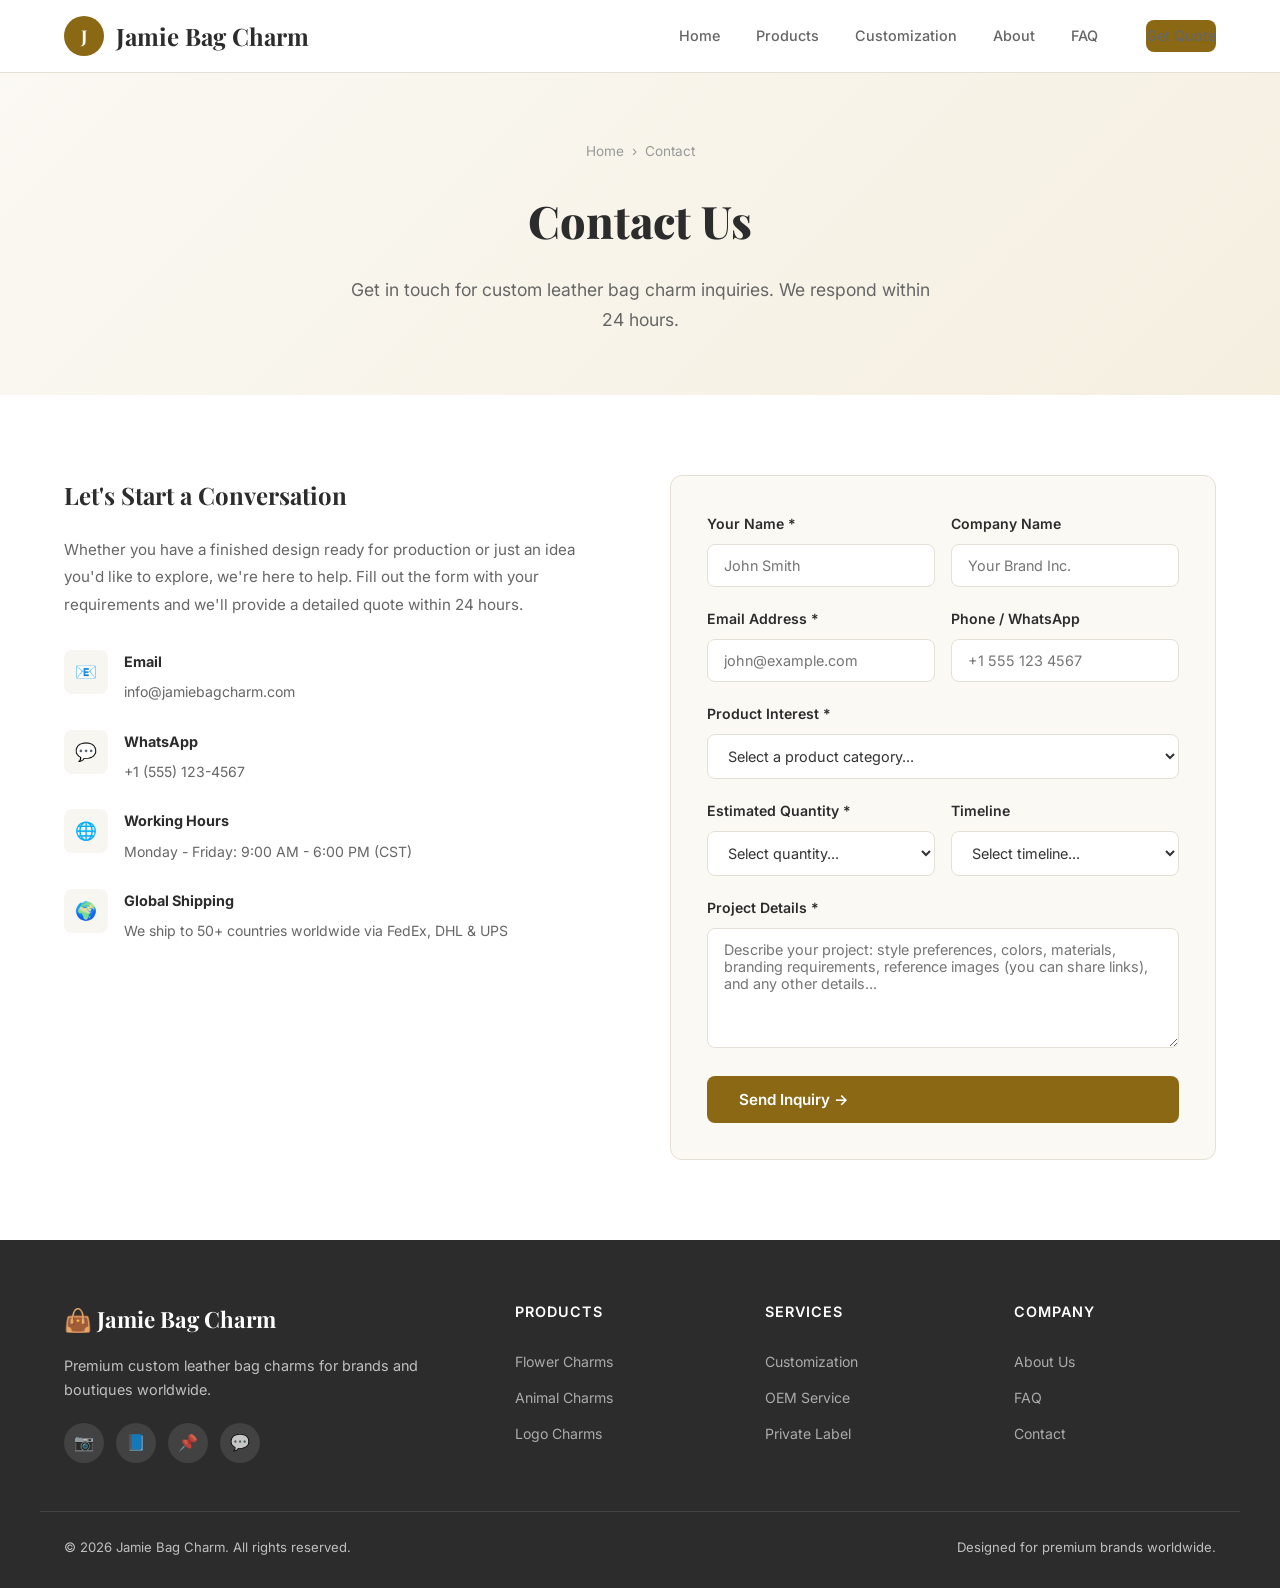
==== contact.html @ ebcf49f4 "Add website files" ====
<!DOCTYPE html>
<html lang="en">
<head>
  <meta charset="UTF-8">
  <meta name="viewport" content="width=device-width, initial-scale=1.0">
  <title>Contact Us — Jamie Bag Charm</title>
  <meta name="description" content="Contact Jamie Bag Charm for custom leather bag charm inquiries. Get a free quote within 24 hours.">
  <link rel="preconnect" href="https://fonts.googleapis.com">
  <link rel="preconnect" href="https://fonts.gstatic.com" crossorigin>
  <link href="https://fonts.googleapis.com/css2?family=Inter:wght@400;500;600;700&family=Playfair+Display:wght@600;700;800&display=swap" rel="stylesheet">
  <link rel="stylesheet" href="css/style.css">
</head>
<body>

  <!-- Header -->
  <header class="header" id="header">
    <nav class="nav container">
      <a href="index.html" class="nav-logo">
        <div class="logo-icon">J</div>
        Jamie Bag Charm
      </a>
      <div class="nav-links">
        <a href="index.html">Home</a>
        <a href="products.html">Products</a>
        <a href="customization.html">Customization</a>
        <a href="about.html">About</a>
        <a href="faq.html">FAQ</a>
        <a href="contact.html" class="btn btn-primary nav-cta">Get Quote</a>
      </div>
      <button class="mobile-toggle" onclick="toggleMobile()">☰</button>
    </nav>
  </header>

  <!-- Page Header -->
  <section class="page-header">
    <div class="container">
      <div class="breadcrumb">
        <a href="index.html">Home</a> <span>›</span> <span>Contact</span>
      </div>
      <h1>Contact Us</h1>
      <p>Get in touch for custom leather bag charm inquiries. We respond within 24 hours.</p>
    </div>
  </section>

  <!-- Contact -->
  <section class="contact-section section-padding">
    <div class="container contact-grid">
      <div class="contact-info">
        <h3>Let's Start a Conversation</h3>
        <p>Whether you have a finished design ready for production or just an idea you'd like to explore, we're here to help. Fill out the form with your requirements and we'll provide a detailed quote within 24 hours.</p>
        
        <div class="contact-detail">
          <div class="contact-detail-icon">📧</div>
          <div class="contact-detail-text">
            <strong>Email</strong>
            <span>info@jamiebagcharm.com</span>
          </div>
        </div>
        
        <div class="contact-detail">
          <div class="contact-detail-icon">💬</div>
          <div class="contact-detail-text">
            <strong>WhatsApp</strong>
            <span>+1 (555) 123-4567</span>
          </div>
        </div>
        
        <div class="contact-detail">
          <div class="contact-detail-icon">🌐</div>
          <div class="contact-detail-text">
            <strong>Working Hours</strong>
            <span>Monday - Friday: 9:00 AM - 6:00 PM (CST)</span>
          </div>
        </div>

        <div class="contact-detail">
          <div class="contact-detail-icon">🌍</div>
          <div class="contact-detail-text">
            <strong>Global Shipping</strong>
            <span>We ship to 50+ countries worldwide via FedEx, DHL & UPS</span>
          </div>
        </div>
      </div>

      <div class="contact-form">
        <form id="contactForm">
          <div class="form-row">
            <div class="form-group">
              <label for="name">Your Name *</label>
              <input type="text" id="name" name="name" placeholder="John Smith" required>
            </div>
            <div class="form-group">
              <label for="company">Company Name</label>
              <input type="text" id="company" name="company" placeholder="Your Brand Inc.">
            </div>
          </div>

          <div class="form-row">
            <div class="form-group">
              <label for="email">Email Address *</label>
              <input type="email" id="email" name="email" placeholder="john@example.com" required>
            </div>
            <div class="form-group">
              <label for="phone">Phone / WhatsApp</label>
              <input type="tel" id="phone" name="phone" placeholder="+1 555 123 4567">
            </div>
          </div>

          <div class="form-group">
            <label for="product">Product Interest *</label>
            <select id="product" name="product" required>
              <option value="">Select a product category...</option>
              <option value="flower">Leather Flower Charms</option>
              <option value="animal">Animal Shape Charms</option>
              <option value="logo">Logo & Monogram Charms</option>
              <option value="tassel">Tassel & Fringe Charms</option>
              <option value="keychain">Keychain Bag Charms</option>
              <option value="geometric">Geometric Charms</option>
              <option value="letter">Letter & Alphabet Charms</option>
              <option value="eco">Eco-Friendly Charms</option>
              <option value="other">Other / Custom Design</option>
            </select>
          </div>

          <div class="form-row">
            <div class="form-group">
              <label for="quantity">Estimated Quantity *</label>
              <select id="quantity" name="quantity" required>
                <option value="">Select quantity...</option>
                <option value="100-500">100 - 500 pieces</option>
                <option value="500-1000">500 - 1,000 pieces</option>
                <option value="1000-5000">1,000 - 5,000 pieces</option>
                <option value="5000+">5,000+ pieces</option>
              </select>
            </div>
            <div class="form-group">
              <label for="timeline">Timeline</label>
              <select id="timeline" name="timeline">
                <option value="">Select timeline...</option>
                <option value="urgent">Urgent (within 2 weeks)</option>
                <option value="standard">Standard (2-4 weeks)</option>
                <option value="flexible">Flexible (1+ months)</option>
              </select>
            </div>
          </div>

          <div class="form-group">
            <label for="message">Project Details *</label>
            <textarea id="message" name="message" placeholder="Describe your project: style preferences, colors, materials, branding requirements, reference images (you can share links), and any other details..." required></textarea>
          </div>

          <button type="submit" class="btn btn-primary" style="width:100%">Send Inquiry →</button>
        </form>
      </div>
    </div>
  </section>

  <!-- Footer -->
  <footer class="footer">
    <div class="container footer-grid">
      <div class="footer-brand">
        <div class="footer-logo">👜 Jamie Bag Charm</div>
        <p>Premium custom leather bag charms for brands and boutiques worldwide.</p>
        <div class="footer-social">
          <a href="#" title="Instagram">📷</a>
          <a href="#" title="Facebook">📘</a>
          <a href="#" title="Pinterest">📌</a>
          <a href="#" title="WhatsApp">💬</a>
        </div>
      </div>
      <div class="footer-col">
        <h4>Products</h4>
        <a href="products.html">Flower Charms</a>
        <a href="products.html">Animal Charms</a>
        <a href="products.html">Logo Charms</a>
      </div>
      <div class="footer-col">
        <h4>Services</h4>
        <a href="customization.html">Customization</a>
        <a href="customization.html">OEM Service</a>
        <a href="customization.html">Private Label</a>
      </div>
      <div class="footer-col">
        <h4>Company</h4>
        <a href="about.html">About Us</a>
        <a href="faq.html">FAQ</a>
        <a href="contact.html">Contact</a>
      </div>
    </div>
    <div class="container footer-bottom">
      <span>© 2026 Jamie Bag Charm. All rights reserved.</span>
      <span>Designed for premium brands worldwide.</span>
    </div>
  </footer>

  <script src="js/main.js"></script>
</body>
</html>
---- css/style.css ----
/* ============================================
   Jamie Bag Charm - Premium Leather Bag Charms
   Style Sheet
   ============================================ */

/* ---------- CSS Variables ---------- */
:root {
  --color-primary: #8B6914;
  --color-primary-dark: #6B4F0E;
  --color-primary-light: #C4A35A;
  --color-secondary: #2C2C2C;
  --color-accent: #D4A853;
  --color-bg: #FFFFFF;
  --color-bg-alt: #F8F6F1;
  --color-bg-warm: #FBF9F4;
  --color-text: #333333;
  --color-text-light: #666666;
  --color-text-muted: #999999;
  --color-border: #E5E0D5;
  --color-white: #FFFFFF;
  --font-heading: 'Playfair Display', Georgia, 'Times New Roman', serif;
  --font-body: 'Inter', 'Segoe UI', 'Helvetica Neue', Arial, sans-serif;
  --shadow-sm: 0 2px 8px rgba(0,0,0,0.06);
  --shadow-md: 0 4px 20px rgba(0,0,0,0.08);
  --shadow-lg: 0 8px 40px rgba(0,0,0,0.12);
  --radius-sm: 8px;
  --radius-md: 12px;
  --radius-lg: 20px;
  --transition: 0.3s ease;
}

/* ---------- Reset & Base ---------- */
*, *::before, *::after { box-sizing: border-box; margin: 0; padding: 0; }

html {
  scroll-behavior: smooth;
  font-size: 16px;
}

body {
  font-family: var(--font-body);
  color: var(--color-text);
  background: var(--color-bg);
  line-height: 1.7;
  -webkit-font-smoothing: antialiased;
}

a { color: var(--color-primary); text-decoration: none; transition: color var(--transition); }
a:hover { color: var(--color-primary-dark); }

img { max-width: 100%; height: auto; display: block; }

ul, ol { list-style: none; }

/* ---------- Utility ---------- */
.container {
  max-width: 1200px;
  margin: 0 auto;
  padding: 0 24px;
}

.section-padding {
  padding: 80px 0;
}

.text-center { text-align: center; }

.section-subtitle {
  font-family: var(--font-body);
  font-size: 0.85rem;
  font-weight: 600;
  letter-spacing: 3px;
  text-transform: uppercase;
  color: var(--color-primary);
  margin-bottom: 12px;
}

.section-title {
  font-family: var(--font-heading);
  font-size: 2.5rem;
  font-weight: 700;
  color: var(--color-secondary);
  margin-bottom: 20px;
  line-height: 1.2;
}

.section-desc {
  font-size: 1.05rem;
  color: var(--color-text-light);
  max-width: 680px;
  margin: 0 auto 40px;
  line-height: 1.8;
}

/* ---------- Buttons ---------- */
.btn {
  display: inline-flex;
  align-items: center;
  gap: 8px;
  padding: 14px 32px;
  font-family: var(--font-body);
  font-size: 0.95rem;
  font-weight: 600;
  border: none;
  border-radius: var(--radius-sm);
  cursor: pointer;
  transition: all var(--transition);
  text-decoration: none;
}

.btn-primary {
  background: var(--color-primary);
  color: var(--color-white);
}
.btn-primary:hover {
  background: var(--color-primary-dark);
  color: var(--color-white);
  transform: translateY(-2px);
  box-shadow: var(--shadow-md);
}

.btn-outline {
  background: transparent;
  color: var(--color-primary);
  border: 2px solid var(--color-primary);
}
.btn-outline:hover {
  background: var(--color-primary);
  color: var(--color-white);
  transform: translateY(-2px);
}

.btn-white {
  background: var(--color-white);
  color: var(--color-primary-dark);
}
.btn-white:hover {
  background: var(--color-bg-warm);
  transform: translateY(-2px);
  box-shadow: var(--shadow-md);
}

/* ---------- Header / Navigation ---------- */
.header {
  position: fixed;
  top: 0;
  left: 0;
  right: 0;
  z-index: 1000;
  background: rgba(255,255,255,0.97);
  backdrop-filter: blur(12px);
  border-bottom: 1px solid var(--color-border);
  transition: all var(--transition);
}

.header.scrolled {
  box-shadow: var(--shadow-sm);
}

.nav {
  display: flex;
  align-items: center;
  justify-content: space-between;
  height: 72px;
}

.nav-logo {
  display: flex;
  align-items: center;
  gap: 12px;
  font-family: var(--font-heading);
  font-size: 1.5rem;
  font-weight: 700;
  color: var(--color-secondary);
}

.nav-logo .logo-icon {
  width: 40px;
  height: 40px;
  background: var(--color-primary);
  border-radius: 50%;
  display: flex;
  align-items: center;
  justify-content: center;
  color: white;
  font-size: 1.1rem;
}

.nav-links {
  display: flex;
  align-items: center;
  gap: 36px;
}

.nav-links a {
  font-size: 0.9rem;
  font-weight: 500;
  color: var(--color-text-light);
  position: relative;
  padding: 4px 0;
}

.nav-links a::after {
  content: '';
  position: absolute;
  bottom: -2px;
  left: 0;
  width: 0;
  height: 2px;
  background: var(--color-primary);
  transition: width var(--transition);
}

.nav-links a:hover,
.nav-links a.active {
  color: var(--color-primary);
}

.nav-links a:hover::after,
.nav-links a.active::after {
  width: 100%;
}

.nav-cta {
  margin-left: 12px;
}

.mobile-toggle {
  display: none;
  background: none;
  border: none;
  font-size: 1.5rem;
  color: var(--color-secondary);
  cursor: pointer;
}

/* ---------- Hero Section ---------- */
.hero {
  position: relative;
  min-height: 100vh;
  display: flex;
  align-items: center;
  background: linear-gradient(135deg, var(--color-bg-warm) 0%, var(--color-bg) 50%, #F5EFE0 100%);
  overflow: hidden;
  padding-top: 72px;
}

.hero::before {
  content: '';
  position: absolute;
  top: -50%;
  right: -20%;
  width: 80%;
  height: 200%;
  background: radial-gradient(ellipse, rgba(212,168,83,0.08) 0%, transparent 60%);
  pointer-events: none;
}

.hero-content {
  display: grid;
  grid-template-columns: 1fr 1fr;
  gap: 60px;
  align-items: center;
}

.hero-text {
  position: relative;
  z-index: 2;
}

.hero-badge {
  display: inline-flex;
  align-items: center;
  gap: 8px;
  background: rgba(139,105,20,0.08);
  border: 1px solid rgba(139,105,20,0.15);
  border-radius: 50px;
  padding: 8px 18px;
  font-size: 0.8rem;
  font-weight: 600;
  color: var(--color-primary);
  margin-bottom: 24px;
}

.hero-badge .dot {
  width: 8px;
  height: 8px;
  background: var(--color-primary);
  border-radius: 50%;
  animation: pulse 2s infinite;
}

@keyframes pulse {
  0%, 100% { opacity: 1; }
  50% { opacity: 0.4; }
}

.hero h1 {
  font-family: var(--font-heading);
  font-size: 3.5rem;
  font-weight: 800;
  color: var(--color-secondary);
  line-height: 1.15;
  margin-bottom: 24px;
}

.hero h1 .highlight {
  color: var(--color-primary);
  position: relative;
}

.hero h1 .highlight::after {
  content: '';
  position: absolute;
  bottom: 4px;
  left: 0;
  width: 100%;
  height: 8px;
  background: rgba(212,168,83,0.25);
  z-index: -1;
}

.hero-desc {
  font-size: 1.15rem;
  color: var(--color-text-light);
  line-height: 1.8;
  margin-bottom: 36px;
  max-width: 520px;
}

.hero-buttons {
  display: flex;
  gap: 16px;
  margin-bottom: 48px;
}

.hero-stats {
  display: flex;
  gap: 48px;
  padding-top: 32px;
  border-top: 1px solid var(--color-border);
}

.hero-stat .number {
  font-family: var(--font-heading);
  font-size: 2rem;
  font-weight: 700;
  color: var(--color-primary);
}

.hero-stat .label {
  font-size: 0.85rem;
  color: var(--color-text-muted);
  margin-top: 4px;
}

.hero-visual {
  position: relative;
  z-index: 2;
}

.hero-image-wrapper {
  position: relative;
  border-radius: var(--radius-lg);
  overflow: hidden;
  box-shadow: var(--shadow-lg);
}

.hero-image-placeholder {
  width: 100%;
  aspect-ratio: 4/5;
  background: linear-gradient(145deg, #E8DCC8 0%, #D4C4A8 30%, #C4A35A 60%, #8B6914 100%);
  display: flex;
  flex-direction: column;
  align-items: center;
  justify-content: center;
  color: white;
  font-family: var(--font-heading);
  font-size: 1.8rem;
  text-align: center;
  padding: 40px;
}

.hero-image-placeholder .charm-icon {
  font-size: 5rem;
  margin-bottom: 20px;
}

.hero-float-card {
  position: absolute;
  background: var(--color-white);
  border-radius: var(--radius-md);
  padding: 16px 20px;
  box-shadow: var(--shadow-md);
  animation: float 3s ease-in-out infinite;
}

.hero-float-card.card-1 {
  top: 20%;
  left: -40px;
  animation-delay: 0s;
}

.hero-float-card.card-2 {
  bottom: 15%;
  right: -30px;
  animation-delay: 1.5s;
}

@keyframes float {
  0%, 100% { transform: translateY(0); }
  50% { transform: translateY(-10px); }
}

.float-card-icon {
  font-size: 1.5rem;
  margin-bottom: 4px;
}

.float-card-text {
  font-size: 0.8rem;
  font-weight: 600;
  color: var(--color-secondary);
}

.float-card-sub {
  font-size: 0.7rem;
  color: var(--color-text-muted);
}

/* ---------- Features Section ---------- */
.features {
  background: var(--color-bg);
}

.features-grid {
  display: grid;
  grid-template-columns: repeat(4, 1fr);
  gap: 24px;
}

.feature-card {
  background: var(--color-bg-warm);
  border: 1px solid var(--color-border);
  border-radius: var(--radius-md);
  padding: 36px 28px;
  text-align: center;
  transition: all var(--transition);
}

.feature-card:hover {
  transform: translateY(-6px);
  box-shadow: var(--shadow-md);
  border-color: var(--color-primary-light);
}

.feature-icon {
  width: 64px;
  height: 64px;
  margin: 0 auto 20px;
  background: linear-gradient(135deg, var(--color-primary), var(--color-accent));
  border-radius: var(--radius-md);
  display: flex;
  align-items: center;
  justify-content: center;
  font-size: 1.6rem;
  color: white;
}

.feature-card h3 {
  font-family: var(--font-heading);
  font-size: 1.15rem;
  font-weight: 700;
  color: var(--color-secondary);
  margin-bottom: 10px;
}

.feature-card p {
  font-size: 0.9rem;
  color: var(--color-text-light);
  line-height: 1.6;
}

/* ---------- Products Section ---------- */
.products {
  background: var(--color-bg-alt);
}

.products-grid {
  display: grid;
  grid-template-columns: repeat(3, 1fr);
  gap: 30px;
}

.product-card {
  background: var(--color-white);
  border-radius: var(--radius-md);
  overflow: hidden;
  box-shadow: var(--shadow-sm);
  transition: all var(--transition);
}

.product-card:hover {
  transform: translateY(-8px);
  box-shadow: var(--shadow-lg);
}

.product-image {
  aspect-ratio: 1;
  background: linear-gradient(135deg, #F5EFE0 0%, #E8DCC8 100%);
  display: flex;
  align-items: center;
  justify-content: center;
  font-size: 4rem;
  position: relative;
  overflow: hidden;
}

.product-tag {
  position: absolute;
  top: 16px;
  left: 16px;
  background: var(--color-primary);
  color: white;
  font-size: 0.72rem;
  font-weight: 700;
  padding: 5px 12px;
  border-radius: 50px;
  letter-spacing: 0.5px;
}

.product-info {
  padding: 24px;
}

.product-info h3 {
  font-family: var(--font-heading);
  font-size: 1.15rem;
  font-weight: 700;
  color: var(--color-secondary);
  margin-bottom: 8px;
}

.product-info p {
  font-size: 0.88rem;
  color: var(--color-text-light);
  line-height: 1.6;
  margin-bottom: 16px;
}

.product-meta {
  display: flex;
  align-items: center;
  justify-content: space-between;
}

.product-moq {
  font-size: 0.8rem;
  color: var(--color-text-muted);
}

.product-link {
  font-size: 0.88rem;
  font-weight: 600;
  color: var(--color-primary);
  display: inline-flex;
  align-items: center;
  gap: 4px;
}

.product-link:hover { gap: 8px; }

/* ---------- Customization Steps ---------- */
.customization {
  background: var(--color-bg);
}

.steps-grid {
  display: grid;
  grid-template-columns: repeat(4, 1fr);
  gap: 24px;
  position: relative;
}

.steps-grid::before {
  content: '';
  position: absolute;
  top: 44px;
  left: 12.5%;
  right: 12.5%;
  height: 2px;
  background: linear-gradient(90deg, var(--color-primary-light), var(--color-primary), var(--color-primary-light));
  z-index: 0;
}

.step-card {
  position: relative;
  z-index: 1;
  text-align: center;
  padding: 0 12px;
}

.step-number {
  width: 56px;
  height: 56px;
  margin: 0 auto 20px;
  background: var(--color-white);
  border: 3px solid var(--color-primary);
  border-radius: 50%;
  display: flex;
  align-items: center;
  justify-content: center;
  font-family: var(--font-heading);
  font-size: 1.3rem;
  font-weight: 700;
  color: var(--color-primary);
}

.step-card h3 {
  font-family: var(--font-heading);
  font-size: 1.05rem;
  font-weight: 700;
  color: var(--color-secondary);
  margin-bottom: 10px;
}

.step-card p {
  font-size: 0.88rem;
  color: var(--color-text-light);
  line-height: 1.6;
}

.step-options {
  display: flex;
  flex-wrap: wrap;
  gap: 6px;
  justify-content: center;
  margin-top: 12px;
}

.step-option-tag {
  background: var(--color-bg-alt);
  border: 1px solid var(--color-border);
  border-radius: 50px;
  padding: 4px 12px;
  font-size: 0.72rem;
  color: var(--color-text-light);
}

/* ---------- Materials Section ---------- */
.materials {
  background: var(--color-bg-alt);
}

.materials-grid {
  display: grid;
  grid-template-columns: repeat(3, 1fr);
  gap: 24px;
}

.material-card {
  background: var(--color-white);
  border-radius: var(--radius-md);
  padding: 32px;
  text-align: center;
  border: 1px solid var(--color-border);
  transition: all var(--transition);
}

.material-card:hover {
  border-color: var(--color-primary-light);
  box-shadow: var(--shadow-md);
}

.material-icon {
  font-size: 3rem;
  margin-bottom: 16px;
}

.material-card h3 {
  font-family: var(--font-heading);
  font-size: 1.1rem;
  font-weight: 700;
  color: var(--color-secondary);
  margin-bottom: 8px;
}

.material-card p {
  font-size: 0.88rem;
  color: var(--color-text-light);
  line-height: 1.6;
}

/* ---------- Testimonials ---------- */
.testimonials {
  background: var(--color-bg);
}

.testimonials-grid {
  display: grid;
  grid-template-columns: repeat(3, 1fr);
  gap: 24px;
}

.testimonial-card {
  background: var(--color-bg-warm);
  border: 1px solid var(--color-border);
  border-radius: var(--radius-md);
  padding: 32px;
}

.testimonial-stars {
  color: var(--color-accent);
  font-size: 1rem;
  margin-bottom: 16px;
  letter-spacing: 2px;
}

.testimonial-text {
  font-size: 0.95rem;
  color: var(--color-text);
  line-height: 1.7;
  margin-bottom: 20px;
  font-style: italic;
}

.testimonial-author {
  display: flex;
  align-items: center;
  gap: 12px;
}

.testimonial-avatar {
  width: 44px;
  height: 44px;
  border-radius: 50%;
  background: linear-gradient(135deg, var(--color-primary-light), var(--color-primary));
  display: flex;
  align-items: center;
  justify-content: center;
  color: white;
  font-size: 1rem;
  font-weight: 700;
}

.testimonial-name {
  font-weight: 600;
  font-size: 0.9rem;
  color: var(--color-secondary);
}

.testimonial-role {
  font-size: 0.78rem;
  color: var(--color-text-muted);
}

/* ---------- CTA Section ---------- */
.cta-section {
  background: linear-gradient(135deg, var(--color-secondary) 0%, #1a1a1a 100%);
  color: var(--color-white);
  text-align: center;
  position: relative;
  overflow: hidden;
}

.cta-section::before {
  content: '';
  position: absolute;
  top: -50%;
  left: -20%;
  width: 60%;
  height: 200%;
  background: radial-gradient(ellipse, rgba(212,168,83,0.1) 0%, transparent 60%);
}

.cta-section .section-title {
  color: var(--color-white);
}

.cta-section .section-desc {
  color: rgba(255,255,255,0.7);
}

.cta-buttons {
  display: flex;
  gap: 16px;
  justify-content: center;
}

/* ---------- FAQ Section ---------- */
.faq-section {
  background: var(--color-bg-alt);
}

.faq-list {
  max-width: 800px;
  margin: 0 auto;
}

.faq-item {
  background: var(--color-white);
  border: 1px solid var(--color-border);
  border-radius: var(--radius-md);
  margin-bottom: 12px;
  overflow: hidden;
}

.faq-question {
  width: 100%;
  padding: 20px 24px;
  display: flex;
  align-items: center;
  justify-content: space-between;
  background: none;
  border: none;
  cursor: pointer;
  font-family: var(--font-body);
  font-size: 0.95rem;
  font-weight: 600;
  color: var(--color-secondary);
  text-align: left;
  transition: all var(--transition);
}

.faq-question:hover {
  color: var(--color-primary);
}

.faq-toggle {
  font-size: 1.2rem;
  transition: transform var(--transition);
  color: var(--color-primary);
}

.faq-item.active .faq-toggle {
  transform: rotate(45deg);
}

.faq-answer {
  max-height: 0;
  overflow: hidden;
  transition: max-height 0.4s ease;
}

.faq-answer-inner {
  padding: 0 24px 20px;
  font-size: 0.9rem;
  color: var(--color-text-light);
  line-height: 1.7;
}

.faq-item.active .faq-answer {
  max-height: 300px;
}

/* ---------- Footer ---------- */
.footer {
  background: var(--color-secondary);
  color: rgba(255,255,255,0.7);
  padding: 60px 0 30px;
}

.footer-grid {
  display: grid;
  grid-template-columns: 2fr 1fr 1fr 1fr;
  gap: 48px;
  margin-bottom: 48px;
}

.footer-brand .footer-logo {
  font-family: var(--font-heading);
  font-size: 1.4rem;
  font-weight: 700;
  color: var(--color-white);
  margin-bottom: 16px;
}

.footer-brand p {
  font-size: 0.9rem;
  line-height: 1.7;
  margin-bottom: 20px;
}

.footer-social {
  display: flex;
  gap: 12px;
}

.footer-social a {
  width: 40px;
  height: 40px;
  border-radius: 50%;
  background: rgba(255,255,255,0.1);
  display: flex;
  align-items: center;
  justify-content: center;
  color: rgba(255,255,255,0.7);
  font-size: 1rem;
  transition: all var(--transition);
}

.footer-social a:hover {
  background: var(--color-primary);
  color: white;
}

.footer-col h4 {
  font-size: 0.9rem;
  font-weight: 600;
  color: var(--color-white);
  margin-bottom: 20px;
  letter-spacing: 1px;
  text-transform: uppercase;
}

.footer-col a {
  display: block;
  font-size: 0.88rem;
  color: rgba(255,255,255,0.6);
  padding: 6px 0;
  transition: color var(--transition);
}

.footer-col a:hover {
  color: var(--color-primary-light);
}

.footer-bottom {
  border-top: 1px solid rgba(255,255,255,0.1);
  padding-top: 24px;
  display: flex;
  align-items: center;
  justify-content: space-between;
  font-size: 0.82rem;
}

/* ---------- Page Header (for inner pages) ---------- */
.page-header {
  background: linear-gradient(135deg, var(--color-bg-warm) 0%, #F5EFE0 100%);
  padding: 140px 0 60px;
  text-align: center;
}

.page-header h1 {
  font-family: var(--font-heading);
  font-size: 2.8rem;
  font-weight: 800;
  color: var(--color-secondary);
  margin-bottom: 16px;
}

.page-header p {
  font-size: 1.1rem;
  color: var(--color-text-light);
  max-width: 600px;
  margin: 0 auto;
}

.breadcrumb {
  display: flex;
  align-items: center;
  justify-content: center;
  gap: 8px;
  font-size: 0.85rem;
  color: var(--color-text-muted);
  margin-bottom: 20px;
}

.breadcrumb a {
  color: var(--color-text-muted);
}
.breadcrumb a:hover { color: var(--color-primary); }

/* ---------- Contact Form ---------- */
.contact-section {
  background: var(--color-bg);
}

.contact-grid {
  display: grid;
  grid-template-columns: 1fr 1fr;
  gap: 60px;
}

.contact-info h3 {
  font-family: var(--font-heading);
  font-size: 1.5rem;
  font-weight: 700;
  color: var(--color-secondary);
  margin-bottom: 20px;
}

.contact-info p {
  font-size: 0.95rem;
  color: var(--color-text-light);
  line-height: 1.8;
  margin-bottom: 32px;
}

.contact-detail {
  display: flex;
  align-items: flex-start;
  gap: 16px;
  margin-bottom: 24px;
}

.contact-detail-icon {
  width: 44px;
  height: 44px;
  background: var(--color-bg-alt);
  border-radius: var(--radius-sm);
  display: flex;
  align-items: center;
  justify-content: center;
  font-size: 1.1rem;
  flex-shrink: 0;
}

.contact-detail-text strong {
  display: block;
  font-size: 0.9rem;
  color: var(--color-secondary);
  margin-bottom: 4px;
}

.contact-detail-text span {
  font-size: 0.88rem;
  color: var(--color-text-light);
}

.contact-form {
  background: var(--color-bg-warm);
  border: 1px solid var(--color-border);
  border-radius: var(--radius-md);
  padding: 36px;
}

.form-group {
  margin-bottom: 20px;
}

.form-group label {
  display: block;
  font-size: 0.88rem;
  font-weight: 600;
  color: var(--color-secondary);
  margin-bottom: 8px;
}

.form-group input,
.form-group textarea,
.form-group select {
  width: 100%;
  padding: 12px 16px;
  border: 1px solid var(--color-border);
  border-radius: var(--radius-sm);
  font-family: var(--font-body);
  font-size: 0.9rem;
  color: var(--color-text);
  background: var(--color-white);
  transition: border-color var(--transition);
}

.form-group input:focus,
.form-group textarea:focus,
.form-group select:focus {
  outline: none;
  border-color: var(--color-primary);
}

.form-group textarea {
  resize: vertical;
  min-height: 120px;
}

.form-row {
  display: grid;
  grid-template-columns: 1fr 1fr;
  gap: 16px;
}

/* ---------- Responsive ---------- */
@media (max-width: 1024px) {
  .features-grid,
  .steps-grid {
    grid-template-columns: repeat(2, 1fr);
  }
  .steps-grid::before { display: none; }
  .hero-content { grid-template-columns: 1fr; text-align: center; }
  .hero-desc { margin: 0 auto 36px; }
  .hero-buttons { justify-content: center; }
  .hero-stats { justify-content: center; }
  .hero-visual { max-width: 500px; margin: 0 auto; }
}

@media (max-width: 768px) {
  .section-title { font-size: 2rem; }
  .hero h1 { font-size: 2.5rem; }
  .features-grid,
  .steps-grid,
  .materials-grid,
  .testimonials-grid,
  .products-grid { grid-template-columns: 1fr; }
  .nav-links { display: none; }
  .mobile-toggle { display: block; }
  .footer-grid { grid-template-columns: 1fr 1fr; gap: 32px; }
  .contact-grid { grid-template-columns: 1fr; }
  .hero-stats { flex-direction: column; gap: 20px; align-items: center; }
}

@media (max-width: 480px) {
  .hero h1 { font-size: 2rem; }
  .section-padding { padding: 48px 0; }
  .footer-grid { grid-template-columns: 1fr; }
  .form-row { grid-template-columns: 1fr; }
}
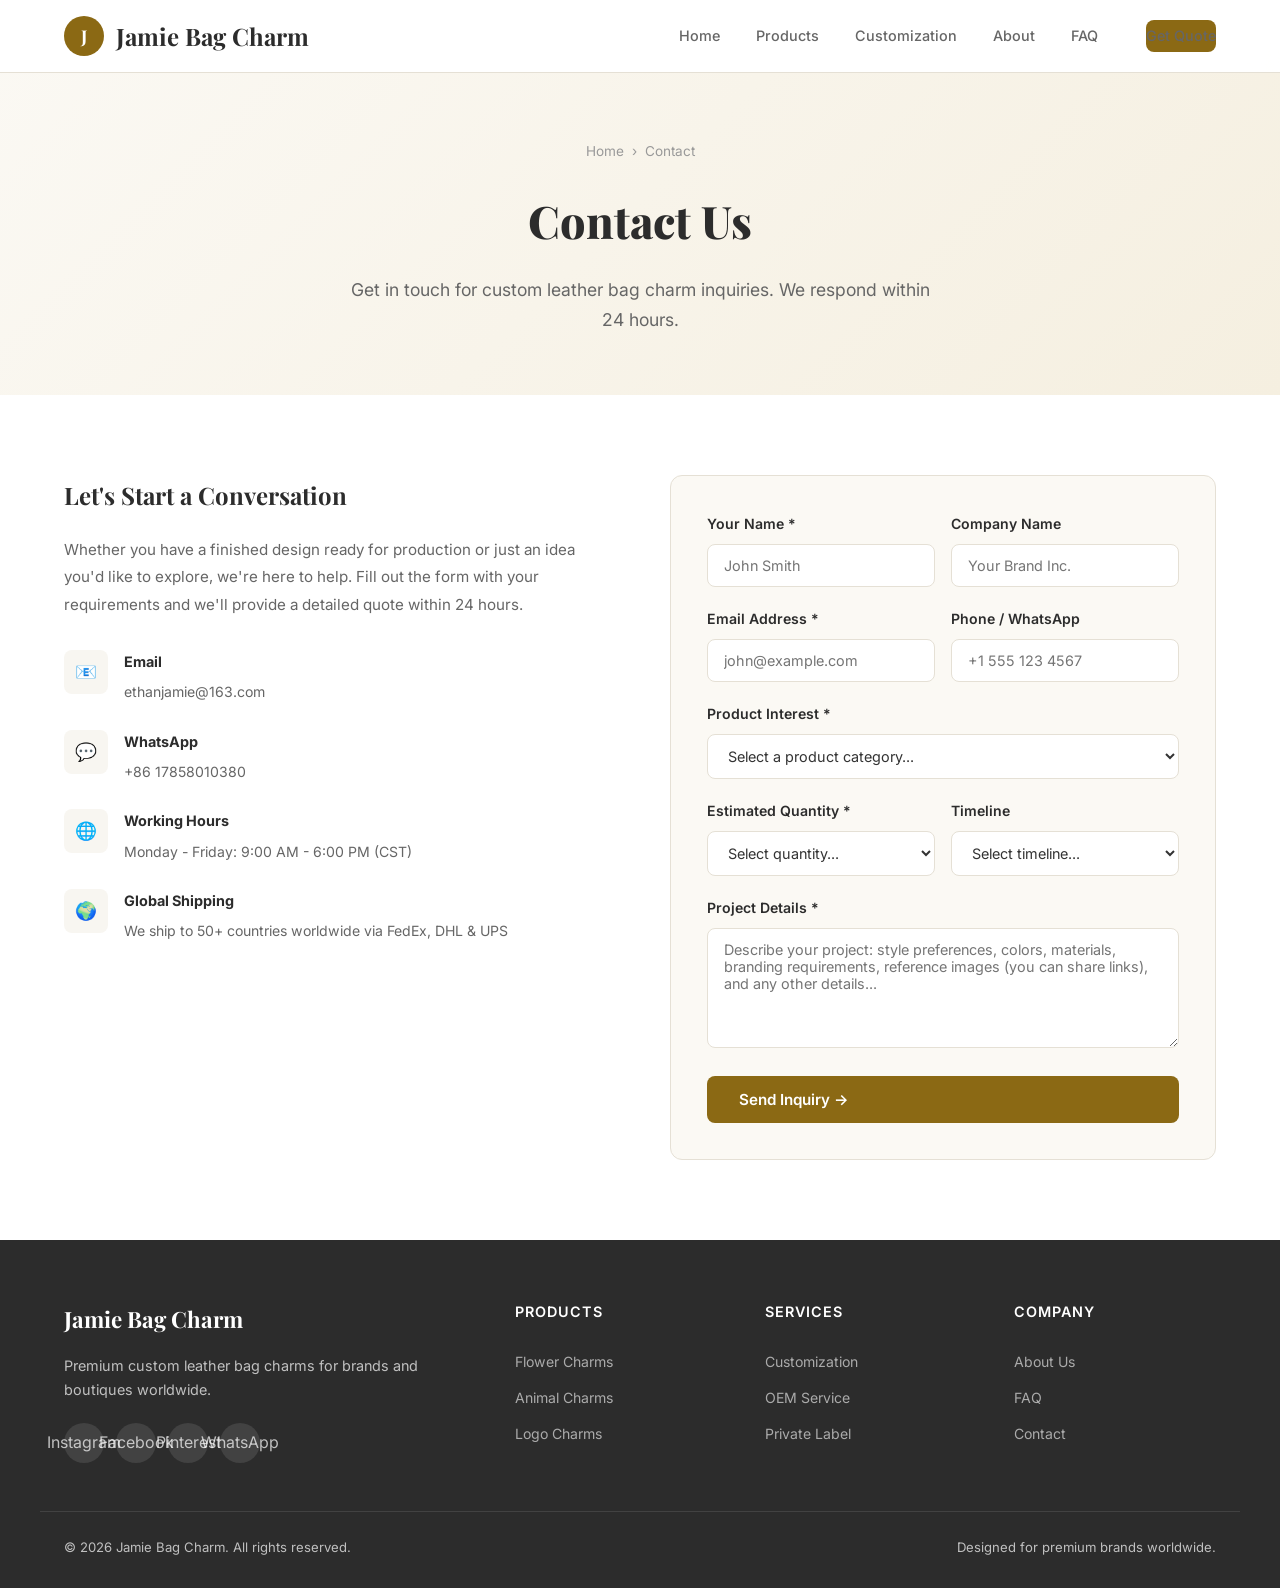
==== commit b30e7081: "Update contact.html" ====
--- a/contact.html
+++ b/contact.html
@@ -53,7 +53,7 @@
           <div class="contact-detail-icon">📧</div>
           <div class="contact-detail-text">
             <strong>Email</strong>
-            <span>info@jamiebagcharm.com</span>
+            <span>ethanjamie@163.com</span>
           </div>
         </div>
         
@@ -61,7 +61,7 @@
           <div class="contact-detail-icon">💬</div>
           <div class="contact-detail-text">
             <strong>WhatsApp</strong>
-            <span>+1 (555) 123-4567</span>
+            <span>+86 17858010380</span>
           </div>
         </div>
         
@@ -159,13 +159,13 @@
   <footer class="footer">
     <div class="container footer-grid">
       <div class="footer-brand">
-        <div class="footer-logo">👜 Jamie Bag Charm</div>
+        <div class="footer-logo">Jamie Bag Charm</div>
         <p>Premium custom leather bag charms for brands and boutiques worldwide.</p>
         <div class="footer-social">
-          <a href="#" title="Instagram">📷</a>
-          <a href="#" title="Facebook">📘</a>
-          <a href="#" title="Pinterest">📌</a>
-          <a href="#" title="WhatsApp">💬</a>
+          <a href="#" title="Instagram">Instagram</a>
+          <a href="#" title="Facebook">Facebook</a>
+          <a href="#" title="Pinterest">Pinterest</a>
+          <a href="https://wa.me/8617858010380" target="_blank" title="WhatsApp">WhatsApp</a>
         </div>
       </div>
       <div class="footer-col">
--- a/css/style.css
+++ b/css/style.css
@@ -366,24 +366,12 @@
   box-shadow: var(--shadow-lg);
 }
 
-.hero-image-placeholder {
+.hero-img {
   width: 100%;
   aspect-ratio: 4/5;
-  background: linear-gradient(145deg, #E8DCC8 0%, #D4C4A8 30%, #C4A35A 60%, #8B6914 100%);
-  display: flex;
-  flex-direction: column;
-  align-items: center;
-  justify-content: center;
-  color: white;
-  font-family: var(--font-heading);
-  font-size: 1.8rem;
-  text-align: center;
-  padding: 40px;
-}
-
-.hero-image-placeholder .charm-icon {
-  font-size: 5rem;
-  margin-bottom: 20px;
+  object-fit: cover;
+  object-position: center;
+  display: block;
 }
 
 .hero-float-card {
@@ -467,6 +455,14 @@
   color: white;
 }
 
+.feature-icon-img {
+  width: 64px;
+  height: 64px;
+  object-fit: cover;
+  border-radius: var(--radius-md);
+  display: block;
+}
+
 .feature-card h3 {
   font-family: var(--font-heading);
   font-size: 1.15rem;
@@ -511,9 +507,15 @@
   display: flex;
   align-items: center;
   justify-content: center;
-  font-size: 4rem;
   position: relative;
   overflow: hidden;
+}
+
+.product-image img {
+  width: 100%;
+  height: 100%;
+  object-fit: cover;
+  object-position: center;
 }
 
 .product-tag {
@@ -675,6 +677,13 @@
 .material-icon {
   font-size: 3rem;
   margin-bottom: 16px;
+}
+
+.material-icon-img {
+  width: 80px;
+  height: 80px;
+  object-fit: cover;
+  border-radius: var(--radius-sm);
 }
 
 .material-card h3 {
